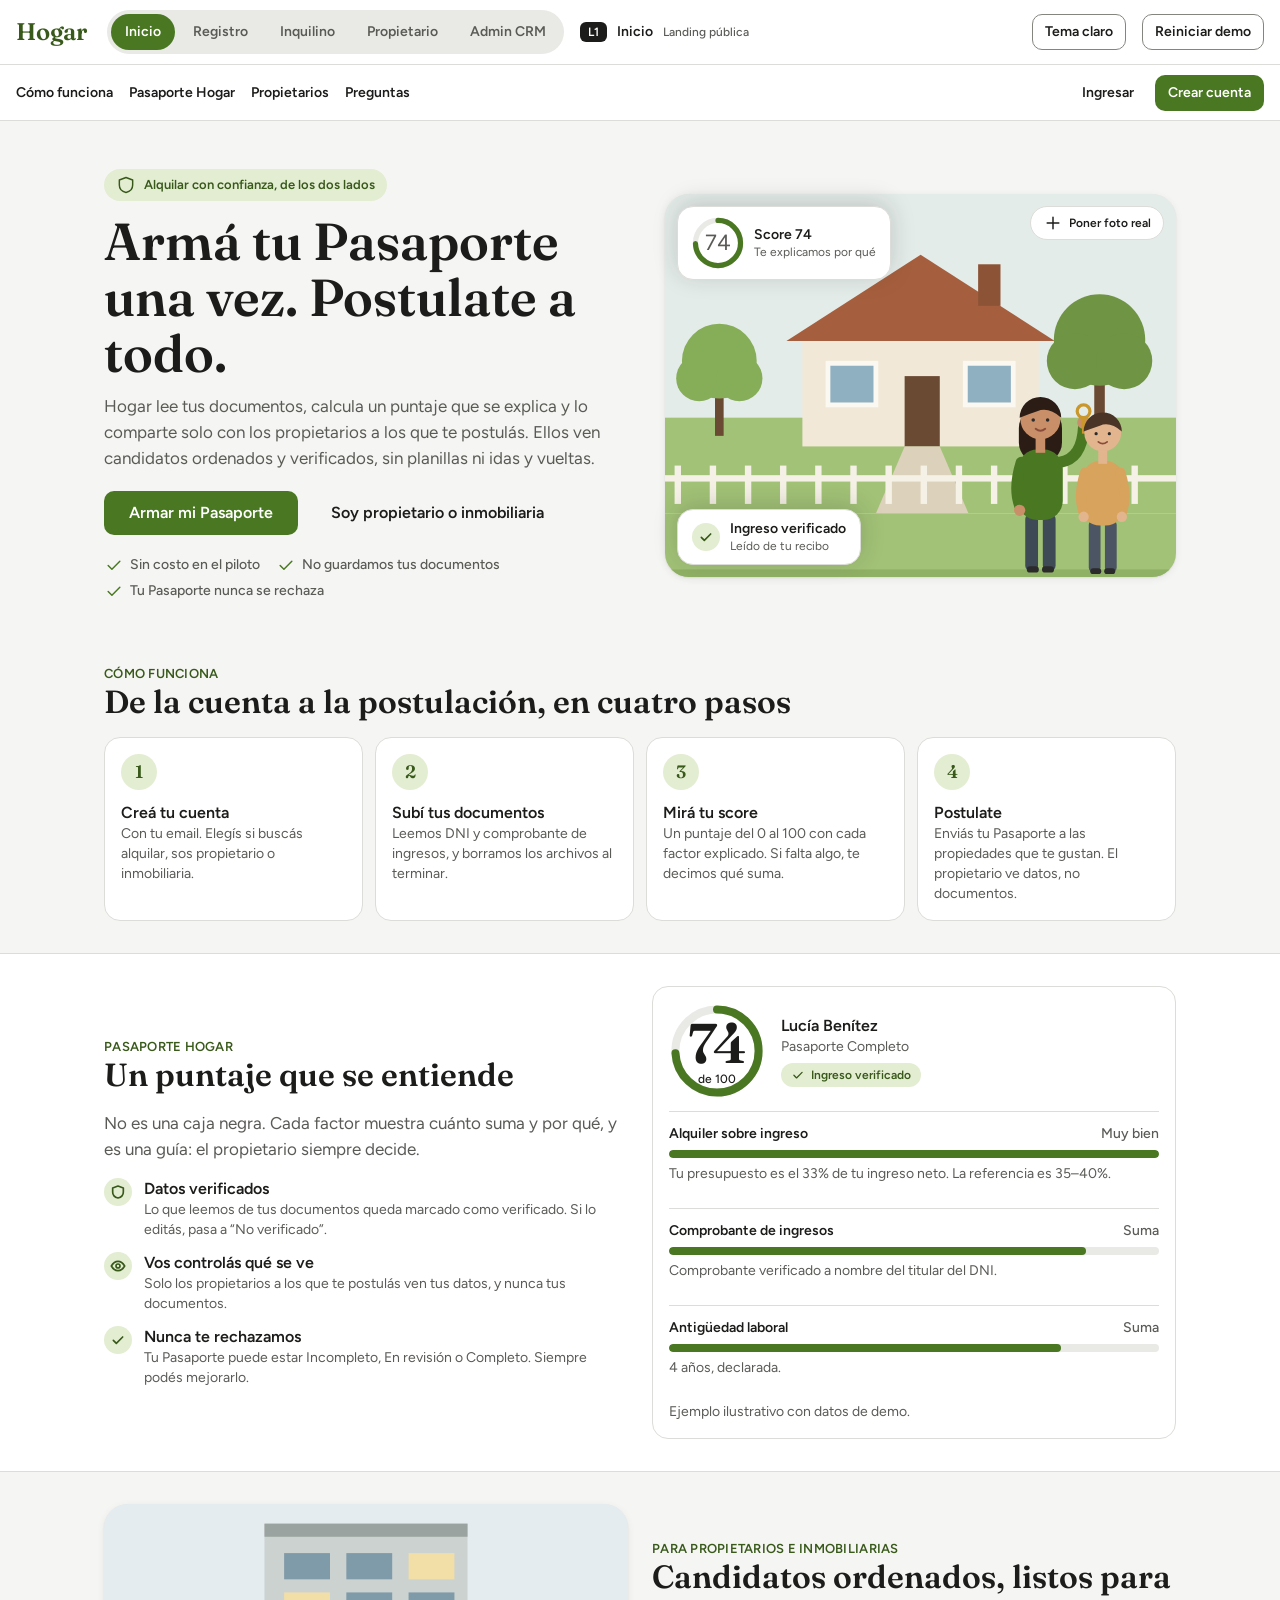
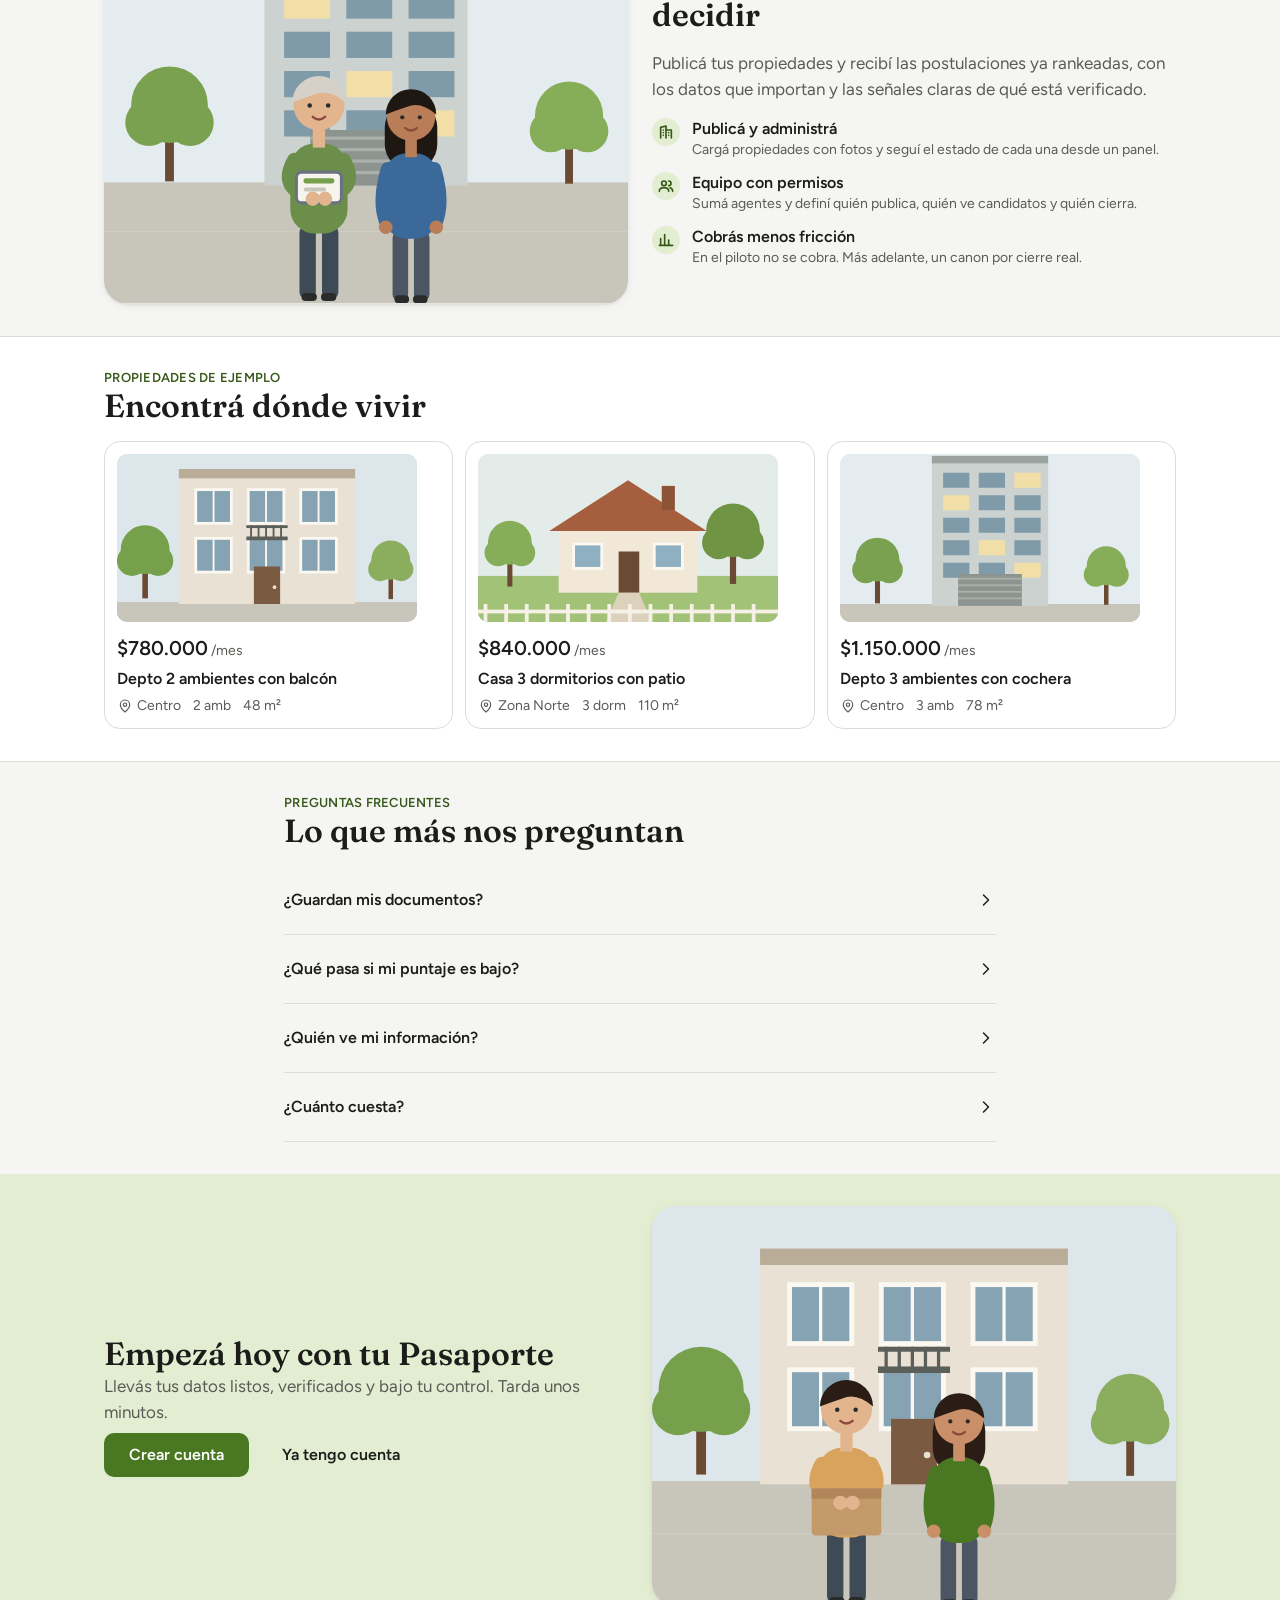
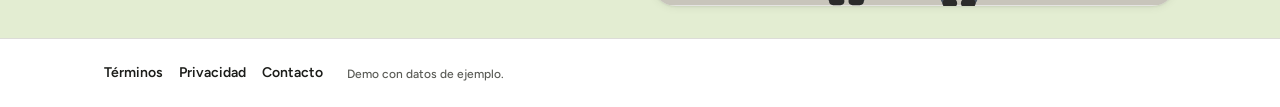
==== index.html @ 8bc712e8 "second commit multiple fixes" ====
<!doctype html>
<html lang="es">
<head>
<meta charset="utf-8">
<meta name="viewport" content="width=device-width,initial-scale=1,viewport-fit=cover">
<meta name="robots" content="noindex">
<title>Hogar Demo</title>
<meta name="claude:viewport-fit-sides" content="cover">
<link rel="preconnect" href="https://fonts.googleapis.com"><link rel="preconnect" href="https://fonts.gstatic.com" crossorigin>
<link rel="stylesheet" href="https://fonts.googleapis.com/css2?family=Figtree:wght@400;500;600;700&family=Fraunces:opsz,wght@9..144,500;9..144,600&display=swap">
<link rel="stylesheet" href="styles.css">
</head>
<body>
<div class="h-root">
<header class="bar"><span class="h-wordmark">Hogar</span><nav class="rtabs" id="tabs" aria-label="Vista por rol"></nav><div id="cap" class="h-cap" title="Demo con datos de ejemplo. Lo que hagas como inquilino aparece en el panel del propietario y en el CRM."></div><button class="h-btn h-btn--secondary h-btn--sm rst" id="theme">Tema claro</button><button class="h-btn h-btn--secondary h-btn--sm" id="reset">Reiniciar demo</button></header>
<div class="stage"><div class="stagewrap"><div id="device" class="device"></div></div></div>
</div>
<script src="assets.js"></script>
<script src="seed.js"></script>
<script src="app.js"></script>
</body>
</html>
---- styles.css ----
:root{--surface-100:#f5f5f3;--surface-000:#ffffff;--surface-200:#e9e9e6;--line:#dcdcd8;--line-strong:#85857f;--ink:#1c1d1a;--ink-muted:#5a5b56;--bamboo-600:#4a7822;--on-brand:#ffffff;--bamboo-700:#38591a;--bamboo-100:#e3edd2;--bamboo-300:#a8c97a;--earth-500:#8a6a47;--earth-100:#f0e8dc;--earth-700:#68492b;--warn-bg:#f8edcc;--warn-ink:#74500a;--info-bg:#e0ebf5;--info-ink:#244e7a;--danger-bg:#f7e0d9;--danger-ink:#97321e;--danger-600:#a33822;--on-danger:#ffffff;--focus-ring:#1c1d1a;--shadow-card:0 1px 2px rgba(28,29,26,0.08), 0 2px 8px rgba(28,29,26,0.06);--shadow-sheet:0 -4px 24px rgba(28,29,26,0.18);--space-1:4px;--space-2:8px;--space-3:12px;--space-4:16px;--space-5:24px;--space-6:32px;--space-7:48px;--space-8:64px;--radius-sm:6px;--radius-md:10px;--radius-lg:16px;--radius-xl:24px;--radius-pill:999px;--bp-md:768px;--bp-lg:1100px;--tap-min:44px;--nav-h:64px;--content-max:1120px;--font-display:"Fraunces", Georgia, "Times New Roman", serif;--font-sans:"Figtree", system-ui, -apple-system, "Segoe UI", sans-serif;}
@media (prefers-color-scheme: dark){:root:not([data-theme="light"]){--surface-100:#141413;--surface-000:#1c1c1a;--surface-200:#272725;--line:#353533;--line-strong:#84847e;--ink:#eeeeeb;--ink-muted:#ababa5;--bamboo-600:#9cc667;--on-brand:#141413;--bamboo-700:#b4da86;--bamboo-100:#26341b;--bamboo-300:#4d6e2c;--earth-500:#c4a27d;--earth-100:#33281c;--earth-700:#e0c4a1;--warn-bg:#3a2f10;--warn-ink:#f0cd74;--info-bg:#17283a;--info-ink:#a3c8ee;--danger-bg:#3b1c15;--danger-ink:#f4a898;--danger-600:#e8917f;--on-danger:#141413;--focus-ring:#eeeeeb;--shadow-card:0 1px 2px rgba(0,0,0,0.5);--shadow-sheet:0 -4px 24px rgba(0,0,0,0.6);color-scheme:dark}}
:root[data-theme="dark"]{--surface-100:#141413;--surface-000:#1c1c1a;--surface-200:#272725;--line:#353533;--line-strong:#84847e;--ink:#eeeeeb;--ink-muted:#ababa5;--bamboo-600:#9cc667;--on-brand:#141413;--bamboo-700:#b4da86;--bamboo-100:#26341b;--bamboo-300:#4d6e2c;--earth-500:#c4a27d;--earth-100:#33281c;--earth-700:#e0c4a1;--warn-bg:#3a2f10;--warn-ink:#f0cd74;--info-bg:#17283a;--info-ink:#a3c8ee;--danger-bg:#3b1c15;--danger-ink:#f4a898;--danger-600:#e8917f;--on-danger:#141413;--focus-ring:#eeeeeb;--shadow-card:0 1px 2px rgba(0,0,0,0.5);--shadow-sheet:0 -4px 24px rgba(0,0,0,0.6);color-scheme:dark}
.display-lg{font-family:var(--font-display);font-size:40px;line-height:46px;font-weight:600;margin:0}.display-md{font-family:var(--font-display);font-size:32px;line-height:38px;font-weight:600;margin:0}.display-sm{font-family:var(--font-display);font-size:28px;line-height:34px;font-weight:600;margin:0}.score{font-family:var(--font-display);font-size:56px;line-height:56px;font-weight:600;margin:0}.title{font-family:var(--font-sans);font-size:20px;line-height:28px;font-weight:600;margin:0}.subtitle{font-family:var(--font-sans);font-size:18px;line-height:24px;font-weight:600;margin:0}.body{font-family:var(--font-sans);font-size:16px;line-height:24px;font-weight:400;margin:0}.body-sm{font-family:var(--font-sans);font-size:14px;line-height:20px;font-weight:400;margin:0}.label{font-family:var(--font-sans);font-size:14px;line-height:20px;font-weight:600;margin:0}.caption{font-family:var(--font-sans);font-size:12px;line-height:16px;font-weight:500;margin:0}


.h-root{font-family:var(--font-sans);color:var(--ink);font-size:16px;line-height:24px;-webkit-font-smoothing:antialiased}
.h-root *,.h-root *::before,.h-root *::after{box-sizing:border-box}
.h-root svg.ic{width:20px;height:20px;flex:none;fill:none;stroke:currentColor;stroke-width:1.75;stroke-linecap:round;stroke-linejoin:round}
.h-stage{background:var(--surface-100);padding:var(--space-5)}
.h-row{display:flex;flex-wrap:wrap;gap:var(--space-3);align-items:center}
.h-col{display:flex;flex-direction:column;gap:var(--space-3)}
.h-spec{font:500 12px/16px var(--font-sans);color:var(--ink-muted);margin:0 0 var(--space-2)}
.h-root a{color:var(--bamboo-700)}
.h-root p{margin:0}.h-root h1,.h-root h2,.h-root h3{margin:0}
.h-wordmark{font:600 24px/28px var(--font-display);color:var(--bamboo-700);letter-spacing:-.01em}

/* Button */
.h-btn{display:inline-flex;align-items:center;justify-content:center;gap:var(--space-2);min-height:var(--tap-min);padding:0 var(--space-5);border:1px solid transparent;border-radius:var(--radius-md);font:600 16px/24px var(--font-sans);text-decoration:none;cursor:pointer;background:none;color:inherit}
.h-btn--primary{background:var(--bamboo-600);color:var(--on-brand)}
.h-btn--primary:hover{background:var(--bamboo-700)}
.h-root a.h-btn--primary{color:var(--on-brand)}
.h-btn--secondary{background:var(--surface-000);color:var(--ink);border-color:var(--line-strong)}
.h-btn--ghost{color:var(--bamboo-700);padding:0 var(--space-3)}
.h-btn--danger{background:var(--danger-600);color:var(--on-danger)}
.h-btn--block{display:flex;width:100%}
.h-btn--sm{min-height:36px;padding:0 var(--space-3);font-size:14px;line-height:20px}
.h-btn--disabled,.h-btn[disabled]{background:var(--surface-200);color:var(--ink-muted);border-color:var(--line);cursor:not-allowed}
.h-btn:focus-visible,.h-input:focus-visible,.h-focus{outline:3px solid var(--focus-ring);outline-offset:2px}

/* Field */
.h-field{display:flex;flex-direction:column;gap:6px}
.h-field__label{font:600 14px/20px var(--font-sans)}
.h-input{min-height:48px;padding:0 14px;border:1px solid var(--line-strong);border-radius:var(--radius-md);background:var(--surface-000);color:var(--ink);font:400 16px/24px var(--font-sans);display:flex;align-items:center;gap:var(--space-2);width:100%}
.h-input--area{align-items:flex-start;padding:12px 14px;min-height:96px}
.h-input--error{border:2px solid var(--danger-ink)}
.h-input .h-pre{color:var(--ink-muted)}
.h-input .h-end{margin-left:auto;color:var(--ink-muted);display:flex}
.h-help{font:400 14px/20px var(--font-sans);color:var(--ink-muted)}
.h-help--error{color:var(--danger-ink)}
.h-choice{display:flex;gap:12px;align-items:flex-start;padding:14px;border:1px solid var(--line-strong);border-radius:var(--radius-md);background:var(--surface-000)}
.h-choice--on{border:2px solid var(--bamboo-600);padding:13px;background:var(--bamboo-100)}
.h-choice__t{font:600 16px/24px var(--font-sans)}
.h-choice__d{font:400 14px/20px var(--font-sans);color:var(--ink-muted)}
.h-choice--on .h-choice__d{color:var(--ink)}
.h-radio{width:20px;height:20px;border:2px solid var(--line-strong);border-radius:50%;flex:none;margin-top:2px;display:grid;place-items:center;background:var(--surface-000)}
.h-choice--on .h-radio{border-color:var(--bamboo-600)}
.h-choice--on .h-radio::after{content:"";width:10px;height:10px;border-radius:50%;background:var(--bamboo-600)}
.h-checkrow{display:flex;gap:12px;align-items:flex-start;font:400 14px/20px var(--font-sans)}
.h-checkbox{width:22px;height:22px;border:2px solid var(--line-strong);border-radius:6px;flex:none;display:grid;place-items:center;background:var(--surface-000);color:var(--on-brand)}
.h-checkbox--on{background:var(--bamboo-600);border-color:var(--bamboo-600)}
.h-checkbox svg.ic{width:14px;height:14px;stroke-width:3}
.h-switch{display:block;width:44px;height:26px;border-radius:var(--radius-pill);background:var(--line-strong);position:relative;flex:none}
.h-switch::after{content:"";position:absolute;top:3px;left:3px;width:20px;height:20px;border-radius:50%;background:var(--surface-000)}
.h-switch--on{background:var(--bamboo-600)}.h-switch--on::after{left:21px}
.h-drop{border:2px dashed var(--line-strong);border-radius:var(--radius-lg);padding:20px;display:flex;flex-direction:column;align-items:center;text-align:center;gap:var(--space-2);background:var(--surface-000)}
.h-drop svg.ic{width:28px;height:28px;color:var(--bamboo-700)}
.h-file{display:flex;align-items:center;gap:12px;padding:12px 14px;border:1px solid var(--line);border-radius:var(--radius-md);background:var(--surface-000)}
.h-file__i{width:40px;height:40px;border-radius:var(--radius-sm);background:var(--bamboo-100);color:var(--bamboo-700);display:grid;place-items:center;flex:none}
.h-file__b{flex:1;min-width:0}
.h-file__t{font:600 14px/20px var(--font-sans)}
.h-file__d{font:400 12px/16px var(--font-sans);color:var(--ink-muted)}
.h-file--error{border:2px solid var(--danger-ink);padding:11px 13px}
.h-file--error .h-file__i{background:var(--danger-bg);color:var(--danger-ink)}

/* Badge */
.h-badge{display:inline-flex;align-items:center;gap:6px;padding:2px 10px;border-radius:var(--radius-pill);font:600 12px/20px var(--font-sans);white-space:nowrap;max-width:100%}
.h-badge svg.ic{width:14px;height:14px;stroke-width:2.25}
.h-badge--ok{background:var(--bamboo-100);color:var(--bamboo-700)}
.h-badge--warn{background:var(--warn-bg);color:var(--warn-ink)}
.h-badge--info{background:var(--info-bg);color:var(--info-ink)}
.h-badge--danger{background:var(--danger-bg);color:var(--danger-ink)}
.h-badge--neutral{background:var(--surface-200);color:var(--ink)}
.h-badge--earth{background:var(--earth-100);color:var(--earth-700)}

/* Banner */
.h-banner{display:flex;gap:12px;padding:12px 14px;border-radius:var(--radius-md);font:400 14px/20px var(--font-sans)}
.h-banner svg.ic{margin-top:1px}
.h-banner b{display:block;font-weight:600}
.h-banner--warn{background:var(--warn-bg);color:var(--warn-ink)}
.h-banner--info{background:var(--info-bg);color:var(--info-ink)}
.h-banner--danger{background:var(--danger-bg);color:var(--danger-ink)}
.h-banner--ok{background:var(--bamboo-100);color:var(--bamboo-700)}

/* Card, list */
.h-card{background:var(--surface-000);border:1px solid var(--line);border-radius:var(--radius-lg);padding:var(--space-4)}
.h-card--flat{padding:0;overflow:hidden}
.h-sec{font:600 14px/20px var(--font-sans);color:var(--ink-muted);text-transform:none;margin:var(--space-2) 0 0}
.h-li{display:flex;align-items:center;gap:12px;padding:12px var(--space-4);border-top:1px solid var(--line)}
.h-li:first-child{border-top:0}
.h-li__b{flex:1;min-width:0}
.h-li__t{font:600 16px/22px var(--font-sans)}
.h-li__d{font:400 14px/20px var(--font-sans);color:var(--ink-muted)}
.h-tick{width:28px;height:28px;border-radius:50%;display:grid;place-items:center;flex:none;background:var(--bamboo-100);color:var(--bamboo-700)}
.h-tick svg.ic{width:16px;height:16px;stroke-width:2.5}
.h-tick--todo{background:var(--surface-200);color:var(--ink-muted)}
.h-tick--warn{background:var(--warn-bg);color:var(--warn-ink)}
.h-seg{display:flex;gap:4px;padding:4px;border-radius:var(--radius-pill);background:var(--surface-200)}
.h-seg span{flex:1;text-align:center;padding:6px 8px;border-radius:var(--radius-pill);font:600 14px/20px var(--font-sans);color:var(--ink-muted)}
.h-seg .on{background:var(--surface-000);color:var(--ink);box-shadow:var(--shadow-card)}
.h-chips{display:flex;gap:8px;flex-wrap:wrap}
.h-chip{display:inline-flex;align-items:center;gap:6px;min-height:36px;padding:0 12px;border:1px solid var(--line-strong);border-radius:var(--radius-pill);background:var(--surface-000);font:600 14px/20px var(--font-sans)}
.h-chip--on{background:var(--bamboo-100);border-color:var(--bamboo-600);color:var(--bamboo-700)}
.h-chip svg.ic{width:16px;height:16px}

/* Score */
.h-ring{position:relative;flex:none}
.h-ring__track{fill:none;stroke:var(--surface-200);stroke-width:10}
.h-ring__val{fill:none;stroke:var(--bamboo-600);stroke-width:10;stroke-linecap:round}
.h-ring__txt{position:absolute;inset:0;display:flex;flex-direction:column;align-items:center;justify-content:center}
.h-ring--sm .h-ring__txt .score{font-size:22px;line-height:24px}
.h-ring--sm .h-ring__txt .caption{display:none}
.h-ring--sm .h-ring__track,.h-ring--sm .h-ring__val{stroke-width:12}
.h-bar{height:8px;border-radius:var(--radius-pill);background:var(--surface-200);overflow:hidden}
.h-bar i{display:block;height:100%;border-radius:var(--radius-pill);background:var(--bamboo-600)}
.h-factor{display:flex;flex-direction:column;gap:6px;padding:12px 0;border-top:1px solid var(--line)}
.h-factor:first-child{border-top:0}
.h-factor__h{display:flex;justify-content:space-between;gap:8px;font:600 14px/20px var(--font-sans)}
.h-factor__h span:last-child{color:var(--ink-muted);font-weight:500}
.h-tip{display:flex;gap:12px;align-items:flex-start;font:400 14px/20px var(--font-sans)}
.h-tip svg.ic{color:var(--bamboo-700);margin-top:1px}

/* Property / candidate */
.h-photo{background:var(--surface-200);color:var(--ink-muted);display:grid;place-items:center;aspect-ratio:16/9;border-radius:var(--radius-md)}
.h-photo svg.ic{width:32px;height:32px}
.h-photo{overflow:hidden}
.h-photo svg.scene{display:block;width:100%;height:100%}
.h-prop{display:flex;flex-direction:column;gap:12px;padding:12px;border:1px solid var(--line);border-radius:var(--radius-lg);background:var(--surface-000)}
.h-prop--row{flex-direction:row;align-items:center}
.h-prop--row .h-photo{width:64px;aspect-ratio:1;flex:none}
.h-prop--row .h-photo svg.ic{width:24px;height:24px}
.h-price{font:600 20px/28px var(--font-sans)}
.h-price small{font:400 14px/20px var(--font-sans);color:var(--ink-muted)}
.h-meta{display:flex;gap:12px;flex-wrap:wrap;font:400 14px/20px var(--font-sans);color:var(--ink-muted)}
.h-meta span{display:inline-flex;gap:4px;align-items:center}
.h-meta svg.ic{width:16px;height:16px}
.h-cand{display:flex;gap:12px;align-items:center;padding:12px;border:1px solid var(--line);border-radius:var(--radius-lg);background:var(--surface-000)}
.h-cand__rank{font:600 14px/20px var(--font-sans);color:var(--ink-muted);width:18px;text-align:center}
.h-avatar{width:44px;height:44px;border-radius:50%;background:var(--earth-100);color:var(--earth-700);display:grid;place-items:center;font:600 16px/20px var(--font-sans);flex:none}
.h-cand__b{flex:1;min-width:0;overflow:hidden;display:flex;flex-direction:column;gap:4px}
.h-cand__t{font:600 16px/22px var(--font-sans)}
.h-cand__d{font:400 12px/16px var(--font-sans);color:var(--ink-muted)}
.h-datarow{display:flex;justify-content:space-between;align-items:flex-start;gap:12px;padding:12px var(--space-4);border-top:1px solid var(--line)}
.h-datarow:first-child{border-top:0}
.h-datarow__k{font:400 14px/20px var(--font-sans);color:var(--ink-muted)}
.h-datarow__v{font:600 16px/22px var(--font-sans);text-align:right;display:flex;flex-direction:column;align-items:flex-end;gap:4px}

/* Stepper */
.h-steps{display:flex;flex-direction:column;gap:8px}
.h-steps__bar{display:flex;gap:6px}
.h-steps__bar i{flex:1;height:6px;border-radius:var(--radius-pill);background:var(--surface-200)}
.h-steps__bar i.on{background:var(--bamboo-600)}
.h-steps__t{font:600 14px/20px var(--font-sans);color:var(--ink-muted)}

/* Stats and table */
.h-stat{background:var(--surface-000);border:1px solid var(--line);border-radius:var(--radius-lg);padding:var(--space-4);display:flex;flex-direction:column;gap:4px}
.h-stat__k{font:500 14px/20px var(--font-sans);color:var(--ink-muted)}
.h-stat__v{font:600 32px/38px var(--font-display);color:var(--ink)}
.h-stat__d{font:500 12px/16px var(--font-sans);color:var(--ink-muted)}
.h-grid2{display:grid;grid-template-columns:1fr 1fr;gap:var(--space-3)}
.h-grid4{display:grid;grid-template-columns:repeat(4,1fr);gap:var(--space-4)}
.h-table{width:100%;border-collapse:collapse;font:400 14px/20px var(--font-sans);background:var(--surface-000)}
.h-table th{text-align:left;font:600 12px/16px var(--font-sans);color:var(--ink-muted);padding:10px var(--space-4);border-bottom:1px solid var(--line-strong);background:var(--surface-100)}
.h-table td{padding:12px var(--space-4);border-bottom:1px solid var(--line)}
.h-table td.num,.h-table th.num{text-align:right;font-variant-numeric:tabular-nums}
.h-tablewrap{border:1px solid var(--line);border-radius:var(--radius-lg);overflow:hidden}

/* Shell, navigation */
.h-top{display:flex;align-items:center;gap:var(--space-2);min-height:56px;padding:0 var(--space-4);background:var(--surface-000);border-bottom:1px solid var(--line)}
.h-top__t{font:600 18px/24px var(--font-sans);flex:1}
.h-top .ic{flex:none}
.h-bottomnav{display:grid;grid-auto-flow:column;grid-auto-columns:1fr;min-height:var(--nav-h);background:var(--surface-000);border-top:1px solid var(--line)}
.h-bottomnav a{display:flex;flex-direction:column;align-items:center;justify-content:center;gap:2px;font:600 12px/16px var(--font-sans);color:var(--ink-muted);text-decoration:none;padding:6px 0}
.h-root .h-bottomnav a{color:var(--ink-muted)}
.h-bottomnav a span.pill{display:grid;place-items:center;width:56px;height:30px;border-radius:var(--radius-pill)}
.h-root .h-bottomnav a.on{color:var(--bamboo-700)}
.h-bottomnav a.on span.pill{background:var(--bamboo-100)}
.h-sidenav{display:flex;flex-direction:column;gap:4px;padding:var(--space-4);background:var(--surface-000);border-right:1px solid var(--line)}
.h-sidenav a{display:flex;align-items:center;gap:12px;min-height:var(--tap-min);padding:0 12px;border-radius:var(--radius-md);font:600 15px/20px var(--font-sans);text-decoration:none}
.h-root .h-sidenav a{color:var(--ink)}
.h-root .h-sidenav a.on{background:var(--bamboo-100);color:var(--bamboo-700)}
.h-shell{display:grid;grid-template-columns:1fr;min-height:100vh}
.h-shell__nav{display:none}.h-shell__tabs{display:grid;position:sticky;bottom:0}
@media (min-width:768px){.h-shell{grid-template-columns:240px 1fr}.h-shell__nav{display:flex}.h-shell__tabs{display:none}}

/* Mock frames used by the view galleries */
.h-gallery{display:flex;flex-wrap:wrap;gap:var(--space-6);padding:var(--space-5);background:var(--surface-200);align-items:flex-start}
.h-view{margin:0;width:340px;display:flex;flex-direction:column;gap:10px}
.h-cap{display:flex;flex-wrap:wrap;gap:6px 10px;align-items:center;font:600 14px/20px var(--font-sans)}
.h-cap .id{background:var(--ink);color:var(--surface-000);border-radius:var(--radius-sm);padding:0 8px;font-size:12px;line-height:20px}
.h-cap .cu{font-weight:500;font-size:12px;color:var(--ink-muted);flex-basis:100%}
.h-phone{position:relative;display:flex;flex-direction:column;min-height:660px;border:1px solid var(--line-strong);border-radius:28px;overflow:hidden;background:var(--surface-100)}
.h-body{flex:1;display:flex;flex-direction:column;gap:var(--space-4);padding:var(--space-4)}
.h-cta{display:flex;flex-direction:column;gap:8px;padding:12px var(--space-4);background:var(--surface-000);border-top:1px solid var(--line)}
.h-scrim{position:absolute;inset:0;background:rgba(20,20,19,.55)}
.h-sheet{position:absolute;left:0;right:0;bottom:0;background:var(--surface-000);border-radius:var(--radius-xl) var(--radius-xl) 0 0;padding:var(--space-4) var(--space-4) var(--space-5);display:flex;flex-direction:column;gap:var(--space-3);box-shadow:var(--shadow-sheet)}
.h-sheet__grab{width:40px;height:4px;border-radius:2px;background:var(--line-strong);align-self:center}
.h-desk{width:1100px;margin:0;display:flex;flex-direction:column;gap:10px}
.h-desk__f{display:grid;grid-template-columns:230px 1fr;border:1px solid var(--line-strong);border-radius:var(--radius-lg);overflow:hidden;background:var(--surface-100);min-height:520px}
.h-desk__m{display:flex;flex-direction:column;gap:var(--space-4);padding:var(--space-5)}
.h-desk__h{display:flex;justify-content:space-between;align-items:center;gap:var(--space-4)}


:where(.h-plain){background:none;border:0;padding:0;margin:0;font:inherit;color:inherit;text-align:inherit;cursor:pointer}
.h-card-btn{width:100%;text-align:left;cursor:pointer}
.h-link{color:var(--bamboo-700);font:600 14px/20px var(--font-sans);text-align:left;text-decoration:underline}
.h-bare{border:0;outline:0;background:transparent;font:inherit;color:inherit;flex:1;min-width:0;width:100%;padding:0}
.h-bare option{color:var(--ink);background:var(--surface-000)}
.h-input:focus-within{outline:3px solid var(--focus-ring);outline-offset:2px}
.h-root button:focus-visible,.h-root a:focus-visible{outline:3px solid var(--focus-ring);outline-offset:2px;border-radius:6px}
.h-iconbtn{min-width:44px;min-height:44px;display:grid;place-items:center;margin-left:-10px}
.h-seg button{flex:1;text-align:center;padding:6px 8px;border-radius:var(--radius-pill);font:600 14px/20px var(--font-sans);color:var(--ink-muted)}
.h-seg button.on{background:var(--surface-000);color:var(--ink);box-shadow:var(--shadow-card)}
.h-bottomnav button{display:flex;flex-direction:column;align-items:center;justify-content:center;gap:2px;font:600 12px/16px var(--font-sans);color:var(--ink-muted);padding:6px 0;min-height:var(--tap-min)}
.h-bottomnav button .pill{display:grid;place-items:center;width:56px;height:30px;border-radius:var(--radius-pill)}
.h-bottomnav button.on{color:var(--bamboo-700)}.h-bottomnav button.on .pill{background:var(--bamboo-100)}
.h-sidenav .navb{display:flex;align-items:center;gap:12px;min-height:var(--tap-min);padding:0 12px;border-radius:var(--radius-md);font:600 15px/20px var(--font-sans);color:var(--ink);width:100%;white-space:nowrap}
.h-sidenav .navb.on{background:var(--bamboo-100);color:var(--bamboo-700)}
.h-li.h-plain{width:100%}
.h-spin{width:18px;height:18px;border-radius:50%;border:3px solid var(--bamboo-300);border-top-color:var(--bamboo-700);animation:sp .8s linear infinite}
@keyframes sp{to{transform:rotate(360deg)}}
@media (prefers-reduced-motion:reduce){.h-spin{animation:none}}
body{margin:0;background:var(--surface-100);color:var(--ink);font-family:var(--font-sans)}
.h-root{display:block}
.bar{display:flex;flex-wrap:wrap;align-items:center;gap:8px 16px;padding-block:10px;padding-left:max(16px,env(safe-area-inset-left,0px));padding-right:max(16px,env(safe-area-inset-right,0px));background:var(--surface-000);border-bottom:1px solid var(--line)}
.bar .h-wordmark{margin-right:4px}
.rtabs{display:flex;gap:4px;padding:4px;border-radius:var(--radius-pill);background:var(--surface-200);overflow-x:auto;max-width:100%}
.rtab{border:0;background:none;color:var(--ink-muted);font:600 14px/20px var(--font-sans);padding:6px 14px;border-radius:var(--radius-pill);cursor:pointer;white-space:nowrap;min-height:36px}
.rtab.on{background:var(--bamboo-600);color:var(--on-brand)}
.bar .hint{font:400 12px/16px var(--font-sans);color:var(--ink-muted);flex:1;min-width:200px}
.bar .rst{margin-left:auto}
.stage{display:block;padding:0}
.stagewrap{width:100%}
.device{position:relative;width:100%;min-height:calc(100vh - 64px);background:var(--surface-100)}
.app{display:block;min-height:calc(100vh - 64px)}
.appmain{display:flex;flex-direction:column;min-height:calc(100vh - 64px);min-width:0}
.side{display:none}
.h-cta>*{width:100%;max-width:560px;align-self:center}
@media (min-width:768px){
 .app.has-side{display:grid;grid-template-columns:240px minmax(0,1fr)}
 .app.has-side .side{display:flex;position:sticky;top:0;align-self:start;height:100dvh}
 .app.has-side .h-bottomnav{display:none}
 .app.has-side .h-top .h-wordmark{display:none}
 .h-body[data-w=narrow]{width:100%;max-width:600px;margin-inline:auto;padding:var(--space-5)}
 .h-body[data-w=wide]{display:grid;grid-template-columns:repeat(auto-fill,minmax(260px,1fr));gap:var(--space-4);align-content:start;padding:var(--space-5)}
 .h-body[data-w=wide]>:where(.h-seg,.h-chips,.h-sec,.h-help,.h-grid2,.h-banner,.h-row,.h-input,.h-card){grid-column:1/-1}
 .h-body[data-w=wide] .h-grid2{grid-template-columns:repeat(4,1fr)}
 .h-body[data-w=wide]>.h-seg{max-width:420px}
}
.scroll{flex:1}
.app .h-top{position:sticky;top:0;z-index:3}
.dock{position:sticky;bottom:0;z-index:3;margin-top:auto}
.h-scrim{position:fixed;inset:0;z-index:10}
.h-sheet{position:fixed;left:50%;transform:translateX(-50%);width:min(430px,100%);bottom:0;z-index:11;padding-bottom:max(24px,env(safe-area-inset-bottom,0px))}
.h-photo{overflow:hidden;padding:0}
.h-photo svg.scene{display:block;width:100%;height:100%}
.h-photo img.realph{display:block;width:100%;height:100%;object-fit:cover}
.vh{position:absolute;width:1px;height:1px;opacity:0;overflow:hidden;pointer-events:none}
.h-filebtn{position:relative;cursor:pointer}
.h-filebtn:focus-within{outline:3px solid var(--focus-ring);outline-offset:2px}
.adm{display:grid;grid-template-columns:240px minmax(0,1fr);min-height:calc(100vh - 64px)}
@media (min-width:761px){.adm .h-sidenav{position:sticky;top:0;align-self:start;height:100dvh}}
.admbody{flex:1;padding:var(--space-5);display:flex;flex-direction:column;gap:var(--space-4);min-width:0}
.admbody .h-grid4{grid-template-columns:repeat(auto-fit,minmax(150px,1fr))}
.h-scrollx{overflow-x:auto}
.h-cta--inline{background:none;border:0;padding:0;margin-top:var(--space-2)}
.h-cta--inline>*{max-width:none}

.ld-wrap{width:100%;max-width:var(--content-max);margin-inline:auto;padding-inline:var(--space-4)}
.ld-top{position:sticky;top:0;z-index:5;display:flex;align-items:center;justify-content:space-between;gap:var(--space-3);min-height:56px;padding:6px var(--space-4);background:var(--surface-000);border-bottom:1px solid var(--line)}
.ld-links{display:none;gap:var(--space-4)}
.ld-links a,.ld-foot a{color:var(--ink);font:600 14px/20px var(--font-sans);text-decoration:none}
.ld-links a:hover,.ld-foot a:hover{color:var(--bamboo-700);text-decoration:underline}
.ld-acts{display:flex;gap:var(--space-2);margin-left:auto}
.ld-acts .h-btn{width:auto}
.ld-hero{padding-block:var(--space-6) var(--space-5)}
.ld-herogrid{display:grid;gap:var(--space-5)}
.ld-copy{display:flex;flex-direction:column;gap:var(--space-3);align-items:flex-start}
.ld-eyebrow{display:inline-flex;align-items:center;gap:8px;padding:6px 12px;border-radius:var(--radius-pill);background:var(--bamboo-100);color:var(--bamboo-700);font:600 13px/18px var(--font-sans)}
.ld-eyebrow .ic{width:16px;height:16px}
.ld-h1{font-size:clamp(32px,6vw,52px);line-height:1.08}
.ld-lead{margin:0;font:400 17px/26px var(--font-sans);color:var(--ink-muted);max-width:56ch}
.ld-mut{color:var(--ink-muted);margin:2px 0 0}
.ld-cta{display:flex;flex-wrap:wrap;gap:var(--space-2);margin-top:var(--space-2)}
.ld-cta .h-btn{width:auto}
.ld-ticks{list-style:none;margin:var(--space-2) 0 0;padding:0;display:flex;flex-wrap:wrap;gap:6px var(--space-4);font:500 14px/20px var(--font-sans);color:var(--ink-muted)}
.ld-ticks li{display:inline-flex;align-items:center;gap:6px}.ld-ticks .ic{width:18px;height:18px;color:var(--bamboo-600)}
.ld-art{position:relative}
.ld-pic{border-radius:var(--radius-xl);overflow:hidden;background:var(--surface-200);aspect-ratio:4/3;box-shadow:var(--shadow-card)}
.ld-pic svg.art,.ld-pic img.realph{display:block;width:100%;height:100%;object-fit:cover}
.ld-pic--sq{aspect-ratio:512/390}
.ld-chip{position:absolute;display:flex;align-items:center;gap:10px;padding:10px 14px;border-radius:var(--radius-lg);background:var(--surface-000);box-shadow:var(--shadow-sheet);border:1px solid var(--line)}
.ld-chip b{display:block;font:600 14px/18px var(--font-sans)}.ld-chip span:not(.h-tick){display:block;font:400 12px/16px var(--font-sans);color:var(--ink-muted)}
.ld-chip--a{left:12px;bottom:12px}.ld-chip--b{left:12px;top:12px}
.ld-photo{position:absolute;right:12px;top:12px;display:inline-flex;align-items:center;gap:6px;padding:6px 12px;border-radius:var(--radius-pill);background:var(--surface-000);border:1px solid var(--line);font:600 12px/16px var(--font-sans);color:var(--ink)}
.ld-photo .ic{width:14px;height:14px}
.ld-sec{padding-block:var(--space-6)}
.ld-alt{background:var(--surface-000);border-block:1px solid var(--line)}
.ld-kicker{margin:0 0 var(--space-1);font:600 13px/18px var(--font-sans);letter-spacing:.02em;color:var(--bamboo-700);text-transform:uppercase}
.ld-sec h2{margin-bottom:var(--space-4)}
.ld-grid4,.ld-grid3{display:grid;gap:var(--space-3);margin-top:var(--space-3)}
.ld-step{display:flex;gap:var(--space-3);align-items:flex-start;padding:var(--space-4);border-radius:var(--radius-lg);background:var(--surface-000);border:1px solid var(--line)}
.ld-n{flex:none;display:grid;place-items:center;width:36px;height:36px;border-radius:50%;background:var(--bamboo-100);color:var(--bamboo-700);font:600 18px/1 var(--font-display)}
.ld-split{display:grid;gap:var(--space-5);align-items:center}
.ld-feats{display:flex;flex-direction:column;gap:var(--space-3);margin-top:var(--space-4)}
.ld-feat{display:flex;gap:var(--space-3);align-items:flex-start}
.ld-feat .h-tick{flex:none}
.ld-demo{display:flex;flex-direction:column;gap:var(--space-3);padding:var(--space-4)}
.ld-q{border-bottom:1px solid var(--line);padding:var(--space-3) 0}
.ld-q summary{display:flex;justify-content:space-between;align-items:center;gap:var(--space-3);cursor:pointer;list-style:none;font:600 16px/24px var(--font-sans);min-height:var(--tap-min)}
.ld-q summary::-webkit-details-marker{display:none}
.ld-q summary:focus-visible{outline:3px solid var(--focus-ring);outline-offset:2px;border-radius:6px}
.ld-q[open] summary .ic{transform:rotate(90deg)}
.ld-q p{padding-bottom:var(--space-2)}
.ld-narrow{max-width:760px}
.ld-band{background:var(--bamboo-100);padding-block:var(--space-6)}
.ld-foot{padding-block:var(--space-5);border-top:1px solid var(--line);background:var(--surface-000)}
.ld-foot .ld-wrap{display:flex;flex-wrap:wrap;align-items:center;gap:var(--space-3) var(--space-5)}
.ld-foot nav{display:flex;gap:var(--space-4)}
@media (min-width:768px){
 .ld-links{display:flex}.ld-wrap{padding-inline:var(--space-5)}
 .ld-herogrid{grid-template-columns:1.05fr 1fr;align-items:center}
 .ld-hero{padding-block:var(--space-7,56px) var(--space-6)}
 .ld-grid4{grid-template-columns:repeat(2,1fr)}.ld-grid3{grid-template-columns:repeat(3,1fr)}
 .ld-split{grid-template-columns:1fr 1fr}.ld-split--rev .ld-pic{order:-1}
}
@media (min-width:1100px){.ld-grid4{grid-template-columns:repeat(4,1fr)}.ld-step{flex-direction:column}}
@media (prefers-reduced-motion:no-preference){html{scroll-behavior:smooth}}
.h-onlywide{display:none}
@media (min-width:768px){.app.has-side .h-onlywide{display:block}}
.toast{position:fixed;top:12px;left:50%;transform:translateX(-50%);width:min(398px,calc(100% - 32px));background:var(--ink);color:var(--surface-000);padding:12px 16px;border-radius:var(--radius-md);font:600 14px/20px var(--font-sans);box-shadow:var(--shadow-sheet);z-index:20}
.bar .h-cap{flex:1;min-width:220px}.bar .h-cap .cu{flex-basis:auto}
@media (max-width:560px){.device{border-radius:0 !important;border-left:0;border-right:0}.stage{display:block;padding:0}.bar .hint{display:none}}
@media (max-width:760px){.adm{grid-template-columns:1fr;grid-template-rows:auto 1fr}.adm .h-sidenav{flex-direction:row;overflow-x:auto;border-right:0;border-bottom:1px solid var(--line);padding:8px}.adm .h-sidenav .h-wordmark{display:none}.admbody{padding:16px}}
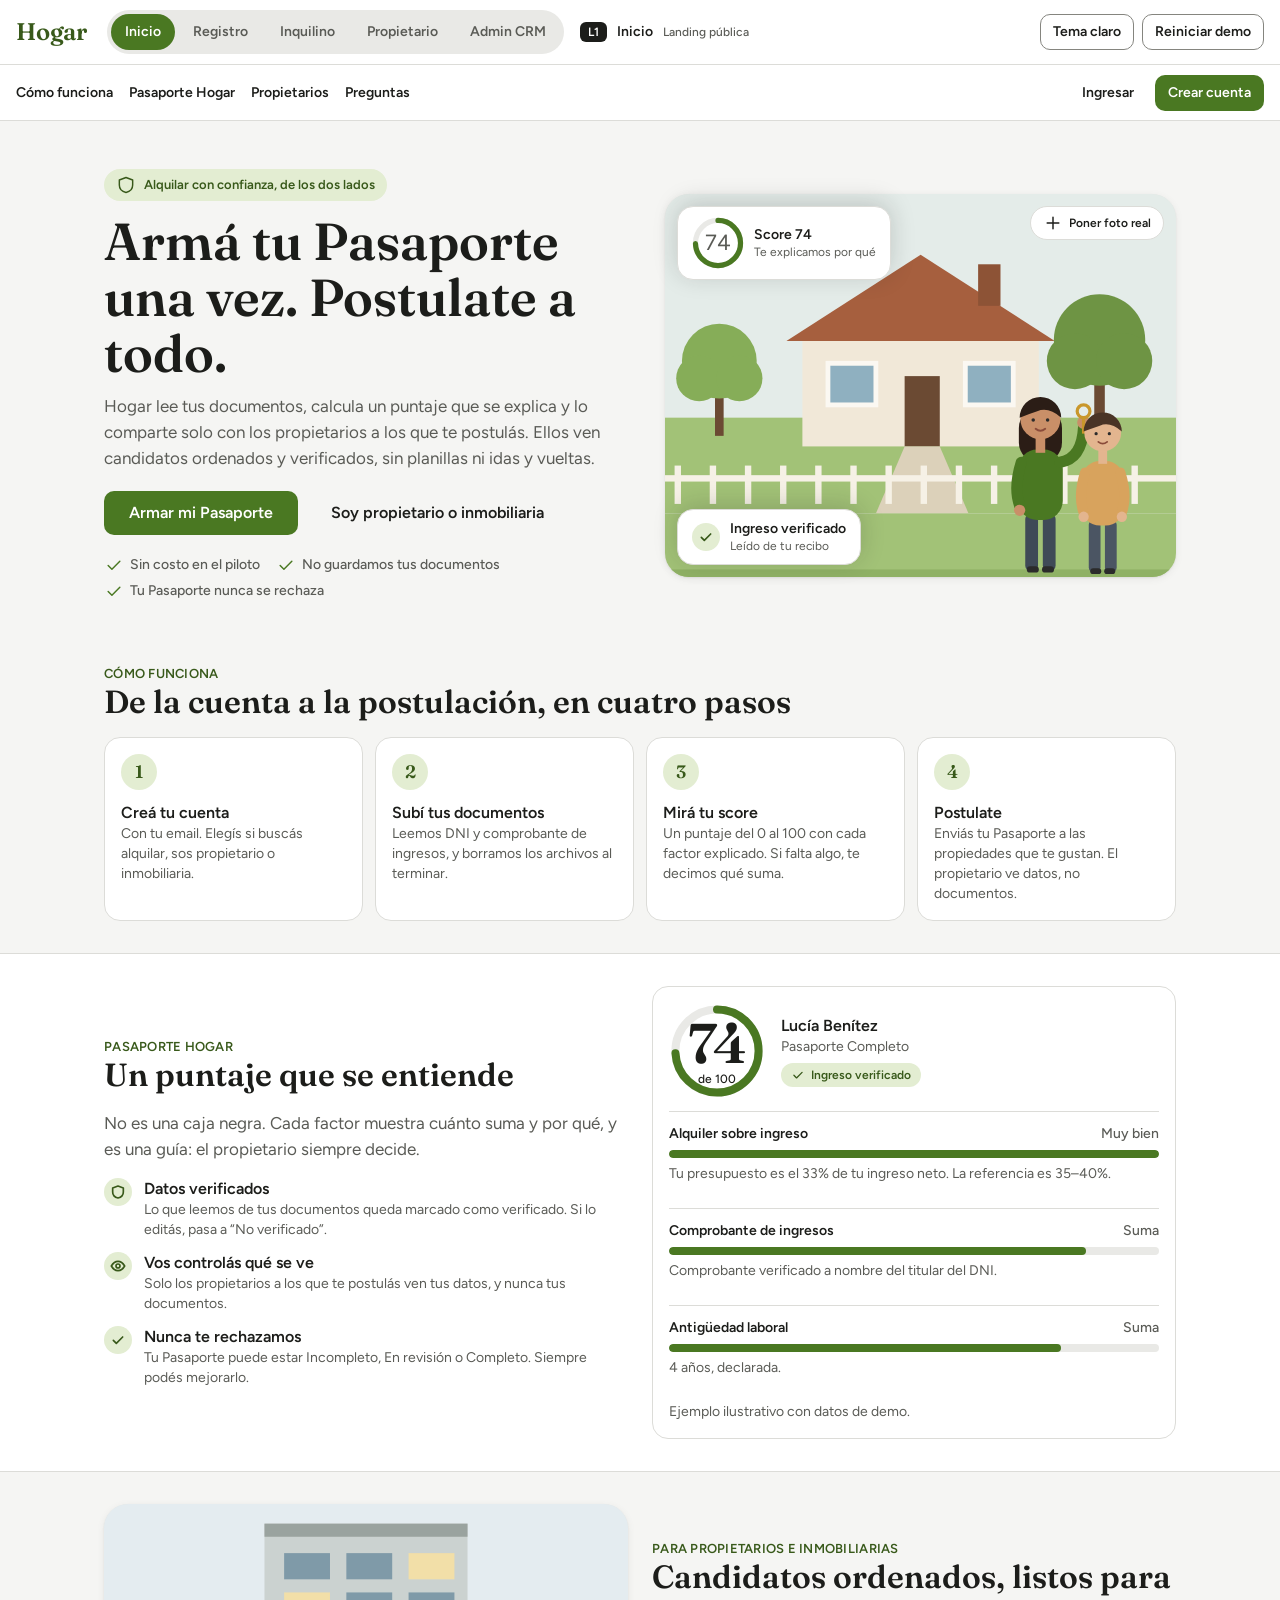
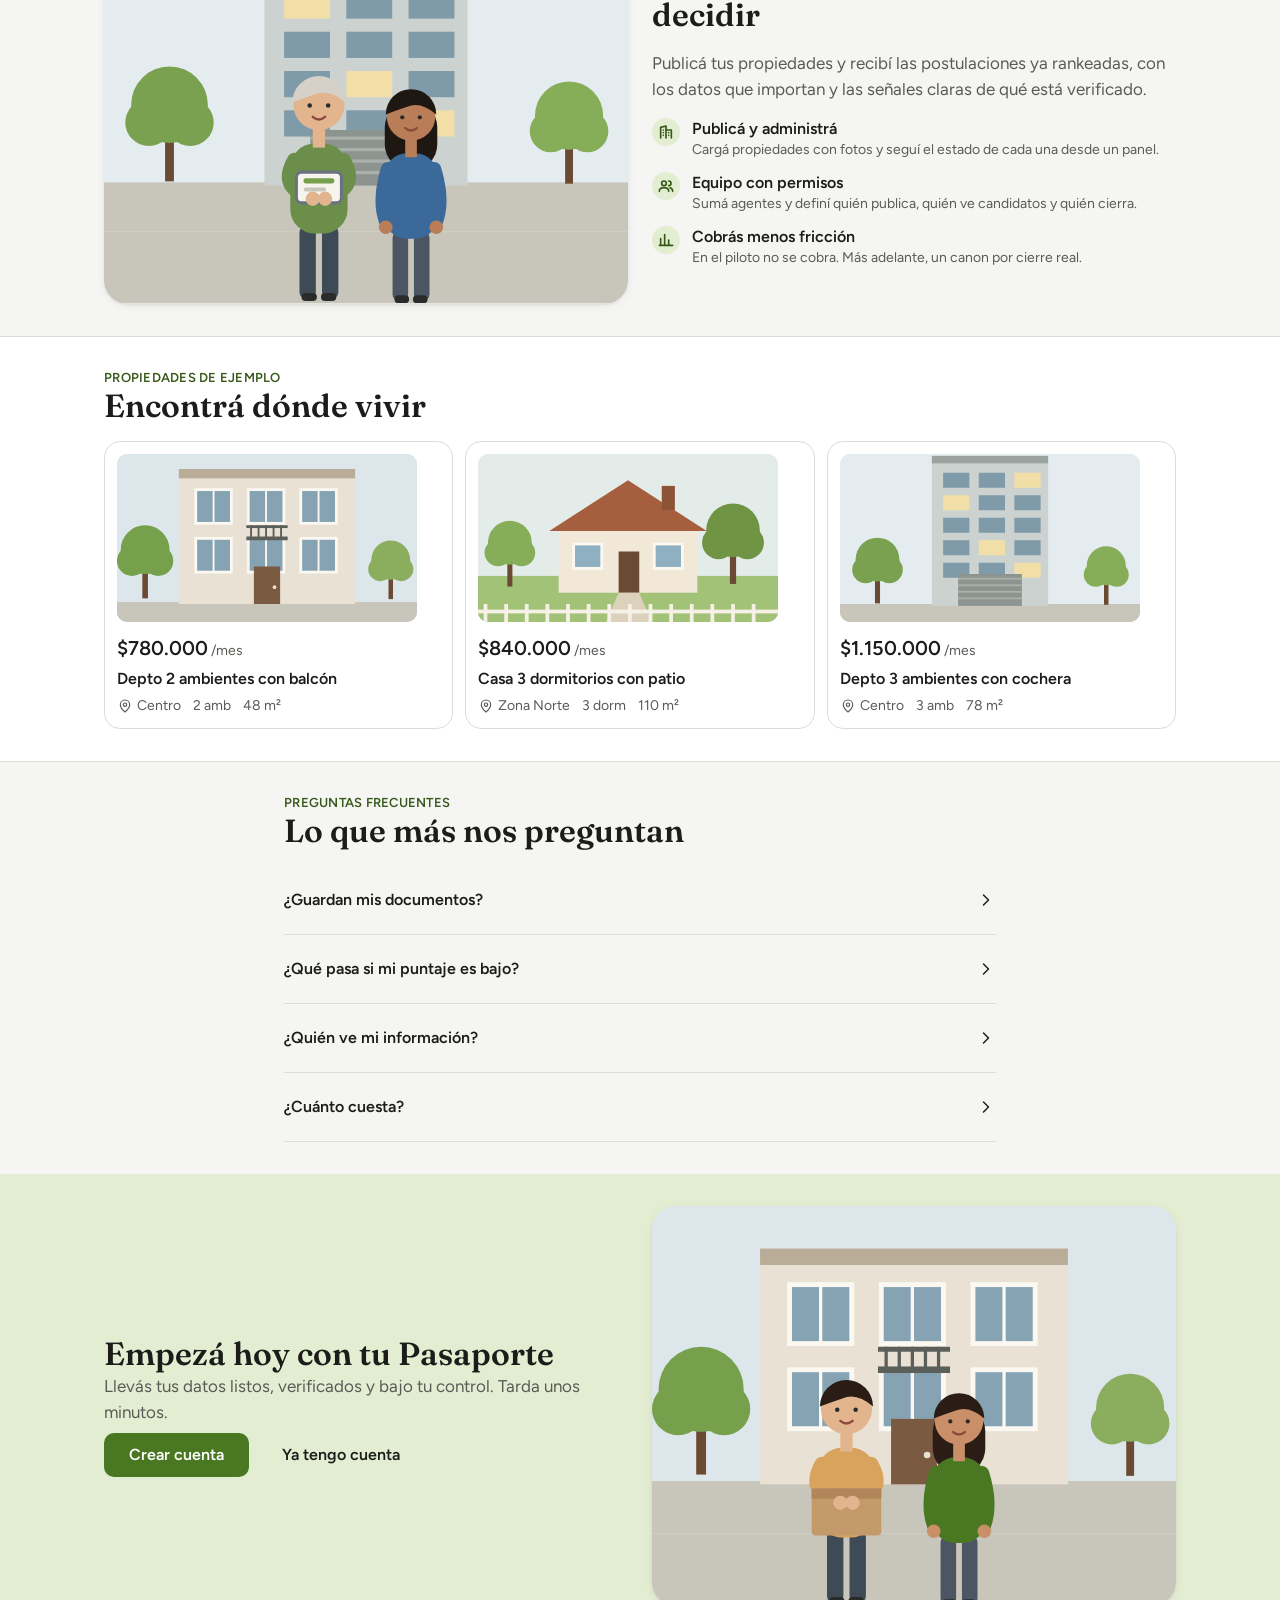
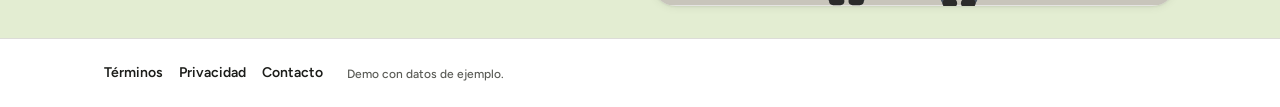
==== commit ca5ae826: "fixed burguer menu" ====
--- a/index.html
+++ b/index.html
@@ -12,7 +12,23 @@
 </head>
 <body>
 <div class="h-root">
-<header class="bar"><span class="h-wordmark">Hogar</span><nav class="rtabs" id="tabs" aria-label="Vista por rol"></nav><div id="cap" class="h-cap" title="Demo con datos de ejemplo. Lo que hagas como inquilino aparece en el panel del propietario y en el CRM."></div><button class="h-btn h-btn--secondary h-btn--sm rst" id="theme">Tema claro</button><button class="h-btn h-btn--secondary h-btn--sm" id="reset">Reiniciar demo</button></header>
+<header class="bar" id="bar">
+  <span class="h-wordmark">Hogar</span>
+  <span class="bar__role" id="barrole"></span>
+  <!-- Solo en mobile: abre/cierra el panel con roles y acciones -->
+  <button class="bar__burger" id="burger" aria-expanded="false" aria-controls="barmenu" aria-label="Abrir menú">
+    <svg viewBox="0 0 24 24" width="24" height="24" aria-hidden="true"><path d="M4 7h16M4 12h16M4 17h16" stroke="currentColor" stroke-width="2" stroke-linecap="round" fill="none"/></svg>
+  </button>
+  <!-- En escritorio este contenedor es "transparente" (display:contents) y todo queda en una fila -->
+  <div class="bar__menu" id="barmenu">
+    <nav class="rtabs" id="tabs" aria-label="Vista por rol"></nav>
+    <div id="cap" class="h-cap" title="Demo con datos de ejemplo. Lo que hagas como inquilino aparece en el panel del propietario y en el CRM."></div>
+    <div class="bar__actions">
+      <button class="h-btn h-btn--secondary h-btn--sm" id="theme">Tema claro</button>
+      <button class="h-btn h-btn--secondary h-btn--sm" id="reset">Reiniciar demo</button>
+    </div>
+  </div>
+</header>
 <div class="stage"><div class="stagewrap"><div id="device" class="device"></div></div></div>
 </div>
 <script src="assets.js"></script>
--- a/styles.css
+++ b/styles.css
@@ -332,3 +332,22 @@
 .bar .h-cap{flex:1;min-width:220px}.bar .h-cap .cu{flex-basis:auto}
 @media (max-width:560px){.device{border-radius:0 !important;border-left:0;border-right:0}.stage{display:block;padding:0}.bar .hint{display:none}}
 @media (max-width:760px){.adm{grid-template-columns:1fr;grid-template-rows:auto 1fr}.adm .h-sidenav{flex-direction:row;overflow-x:auto;border-right:0;border-bottom:1px solid var(--line);padding:8px}.adm .h-sidenav .h-wordmark{display:none}.admbody{padding:16px}}
+
+/* ---------- barra superior: menú hamburguesa en mobile ---------- */
+.bar__menu{display:contents}                 /* escritorio: los hijos se ubican directo en la fila de .bar */
+.bar__actions{display:flex;gap:8px;margin-left:auto}
+.bar__burger,.bar__role{display:none}
+@media (max-width:760px){
+  .bar{flex-wrap:wrap;gap:8px 12px}
+  .bar__role{display:inline-flex;align-items:center;padding:2px 10px;border-radius:var(--radius-pill);background:var(--bamboo-100);color:var(--bamboo-700);font:600 13px/20px var(--font-sans)}
+  .bar__burger{display:grid;place-items:center;margin-left:auto;min-width:44px;min-height:44px;border:0;border-radius:var(--radius-md);background:none;color:var(--ink);cursor:pointer}
+  .bar__burger:focus-visible{outline:3px solid var(--focus-ring);outline-offset:2px}
+  .bar__menu{display:none;flex-basis:100%;flex-direction:column;gap:12px;padding:4px 0 8px}
+  .bar.open .bar__menu{display:flex}
+  .bar.open .bar__burger{background:var(--surface-200)}
+  .bar .rtabs{flex-direction:column;border-radius:var(--radius-md);overflow:visible}
+  .bar .rtab{text-align:left;min-height:44px;padding:10px 14px;border-radius:var(--radius-md)}
+  .bar .h-cap{min-width:0}
+  .bar__actions{margin-left:0}
+  .bar__actions .h-btn{flex:1}
+}
